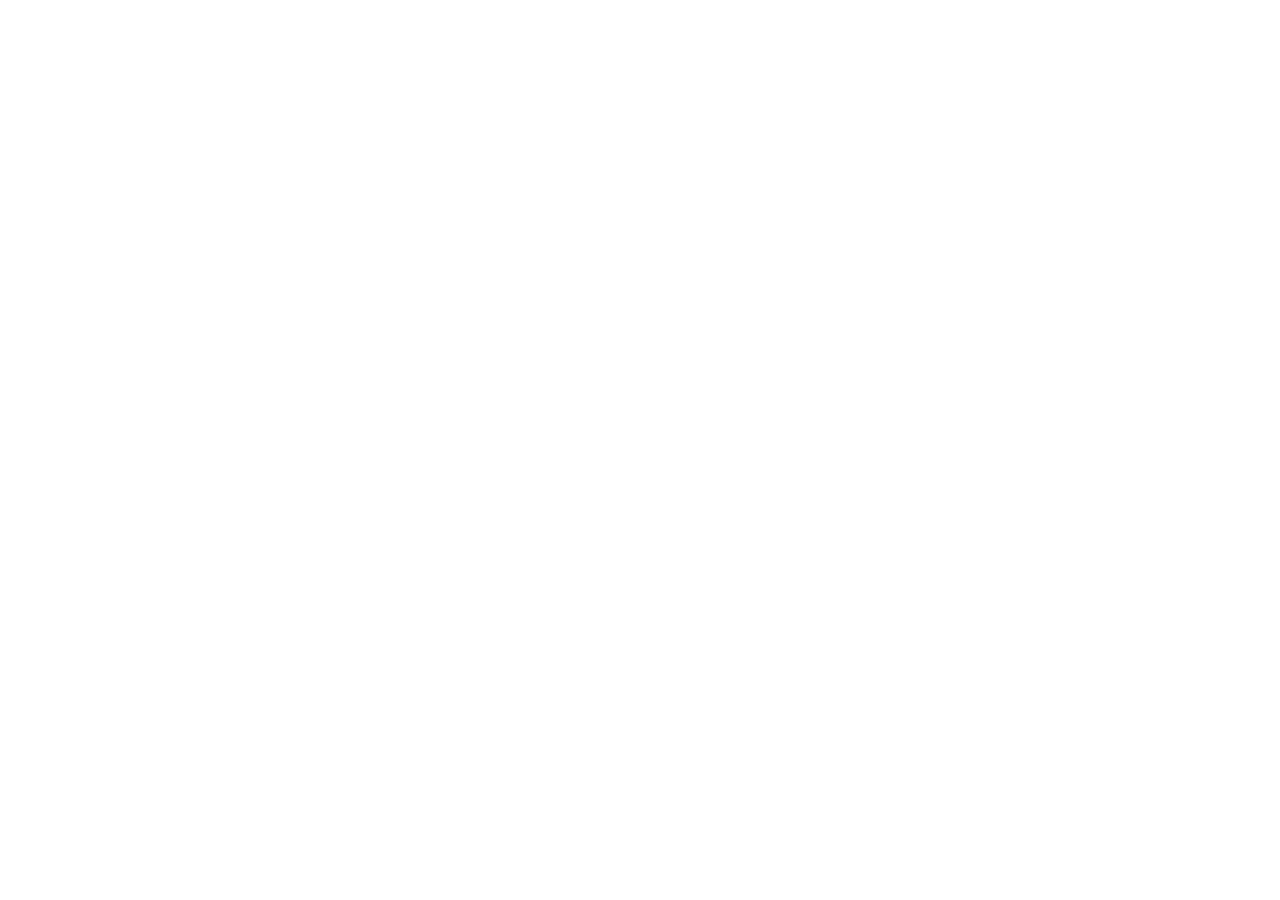
==== T15 Bootstrap/index.html @ bba995d1 "Avance y tarea nueva" ====
<!DOCTYPE html>
<html lang="en">
<head>
    <meta charset="UTF-8">
    <meta name="viewport" content="width=device-width, initial-scale=1.0">
    <title>Document</title>
    <link rel="stylesheet" href="style.css">
</head>
<body>
    
</body>
</html>
---- T15 Bootstrap/style.css ----
*{
    margin: 0;
    padding: 0;
}
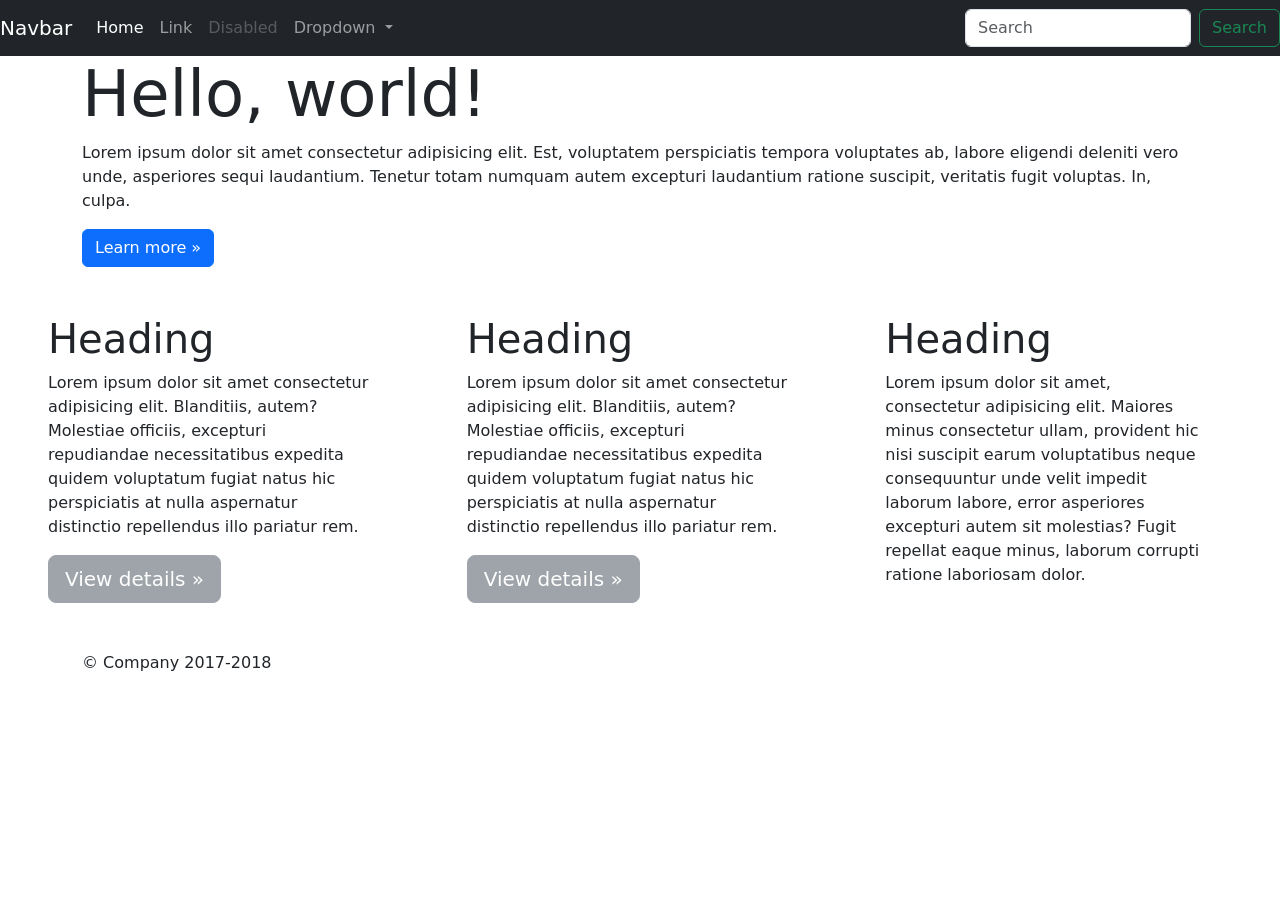
==== commit 00cf22eb: "odio bootstrap" ====
--- a/T15 Bootstrap/index.html
+++ b/T15 Bootstrap/index.html
@@ -1,12 +1,92 @@
-<!DOCTYPE html>
+<!doctype html>
 <html lang="en">
+
 <head>
-    <meta charset="UTF-8">
-    <meta name="viewport" content="width=device-width, initial-scale=1.0">
-    <title>Document</title>
-    <link rel="stylesheet" href="style.css">
+  <meta charset="utf-8">
+  <meta name="viewport" content="width=device-width, initial-scale=1">
+  <title>Bootstrap demo</title>
+  <link href="https://cdn.jsdelivr.net/npm/bootstrap@5.3.0/dist/css/bootstrap.min.css" rel="stylesheet"
+    integrity="sha384-9ndCyUaIbzAi2FUVXJi0CjmCapSmO7SnpJef0486qhLnuZ2cdeRhO02iuK6FUUVM" crossorigin="anonymous">
 </head>
+
 <body>
-    
+  <nav class="navbar navbar-expand-lg navbar-dark bg-dark">
+    <a class="navbar-brand" href="#">Navbar</a>
+    <button class="navbar-toggler" type="button" data-bs-toggle="collapse" data-bs-target="#navbarSupportedContent"
+      aria-controls="navbarSupportedContent" aria-expanded="false" aria-label="Toggle navigation">
+      <span class="navbar-toggler-icon"></span>
+    </button>
+    <div class="collapse navbar-collapse" id="navbarSupportedContent">
+      <ul class="navbar-nav me-auto mb-2 mb-lg-0">
+        <li class="nav-item">
+          <a class="nav-link active" aria-current="page" href="#">Home</a>
+        </li>
+        <li class="nav-item">
+          <a class="nav-link" href="#">Link</a>
+        </li>
+        <li class="nav-item">
+          <a class="nav-link disabled">Disabled</a>
+        </li>
+        <li class="nav-item dropdown">
+          <a class="nav-link dropdown-toggle" href="#" role="button" data-bs-toggle="dropdown" aria-expanded="false">
+            Dropdown
+          </a>
+          <ul class="dropdown-menu">
+            <li><a class="dropdown-item" href="#">Action</a></li>
+            <li><a class="dropdown-item" href="#">Another action</a></li>
+            <li>
+              <hr class="dropdown-divider">
+            </li>
+            <li><a class="dropdown-item" href="#">Something else here</a></li>
+          </ul>
+        </li>
+      </ul>
+      <form class="d-flex" role="search">
+        <input class="form-control me-2" type="search" placeholder="Search" aria-label="Search">
+        <button class="btn btn-outline-success" type="submit">Search</button>
+      </form>
+    </div>
+  </nav>
+  <main role="main">
+    <div class="jumbotron">
+      <div class="container">
+        <h1 class="display-3">Hello, world!</h1>
+        <p>Lorem ipsum dolor sit amet consectetur adipisicing elit. Est, voluptatem perspiciatis tempora voluptates ab,
+          labore eligendi deleniti vero unde, asperiores sequi laudantium. Tenetur totam numquam autem excepturi
+          laudantium
+          ratione suscipit, veritatis fugit voluptas. In, culpa.</p>
+        <a class="btn btn-primary" href="#" role="button">Learn more »</a>
+      </div>
+    </div>
+  </main>
+  <div class="container-fluid row ">
+    <div class="container-fluid col p-5">
+      <h1>Heading</h1>
+      <p>Lorem ipsum dolor sit amet consectetur adipisicing elit. Blanditiis, autem? Molestiae officiis, excepturi
+        repudiandae necessitatibus expedita quidem voluptatum fugiat natus hic perspiciatis at nulla aspernatur
+        distinctio repellendus illo pariatur rem.</p>
+      <button type="button" class="btn btn-secondary btn-lg" disabled>View details »</button>
+    </div>
+    <div class="container-fluid col p-5">
+      <h1>Heading</h1>
+      <p>Lorem ipsum dolor sit amet consectetur adipisicing elit. Blanditiis, autem? Molestiae officiis, excepturi
+        repudiandae necessitatibus expedita quidem voluptatum fugiat natus hic perspiciatis at nulla aspernatur
+        distinctio repellendus illo pariatur rem.</p>
+      <button type="button" class="btn btn-secondary btn-lg" disabled>View details »</button>
+    </div>
+    <div class="container-fluid col p-5">
+      <h1>Heading</h1>
+      <p>Lorem ipsum dolor sit amet, consectetur adipisicing elit. Maiores minus consectetur ullam, provident hic nisi
+        suscipit earum voluptatibus neque consequuntur unde velit impedit laborum labore, error asperiores excepturi
+        autem sit molestias? Fugit repellat eaque minus, laborum corrupti ratione laboriosam dolor.</p>
+    </div>
+  </div>
+  <footer class="container">
+    <p>&copy; Company 2017-2018</p>
+  </footer>
+  <script src="https://cdn.jsdelivr.net/npm/bootstrap@5.3.0/dist/js/bootstrap.bundle.min.js"
+    integrity="sha384-geWF76RCwLtnZ8qwWowPQNguL3RmwHVBC9FhGdlKrxdiJJigb/j/68SIy3Te4Bkz"
+    crossorigin="anonymous"></script>
 </body>
+
 </html>
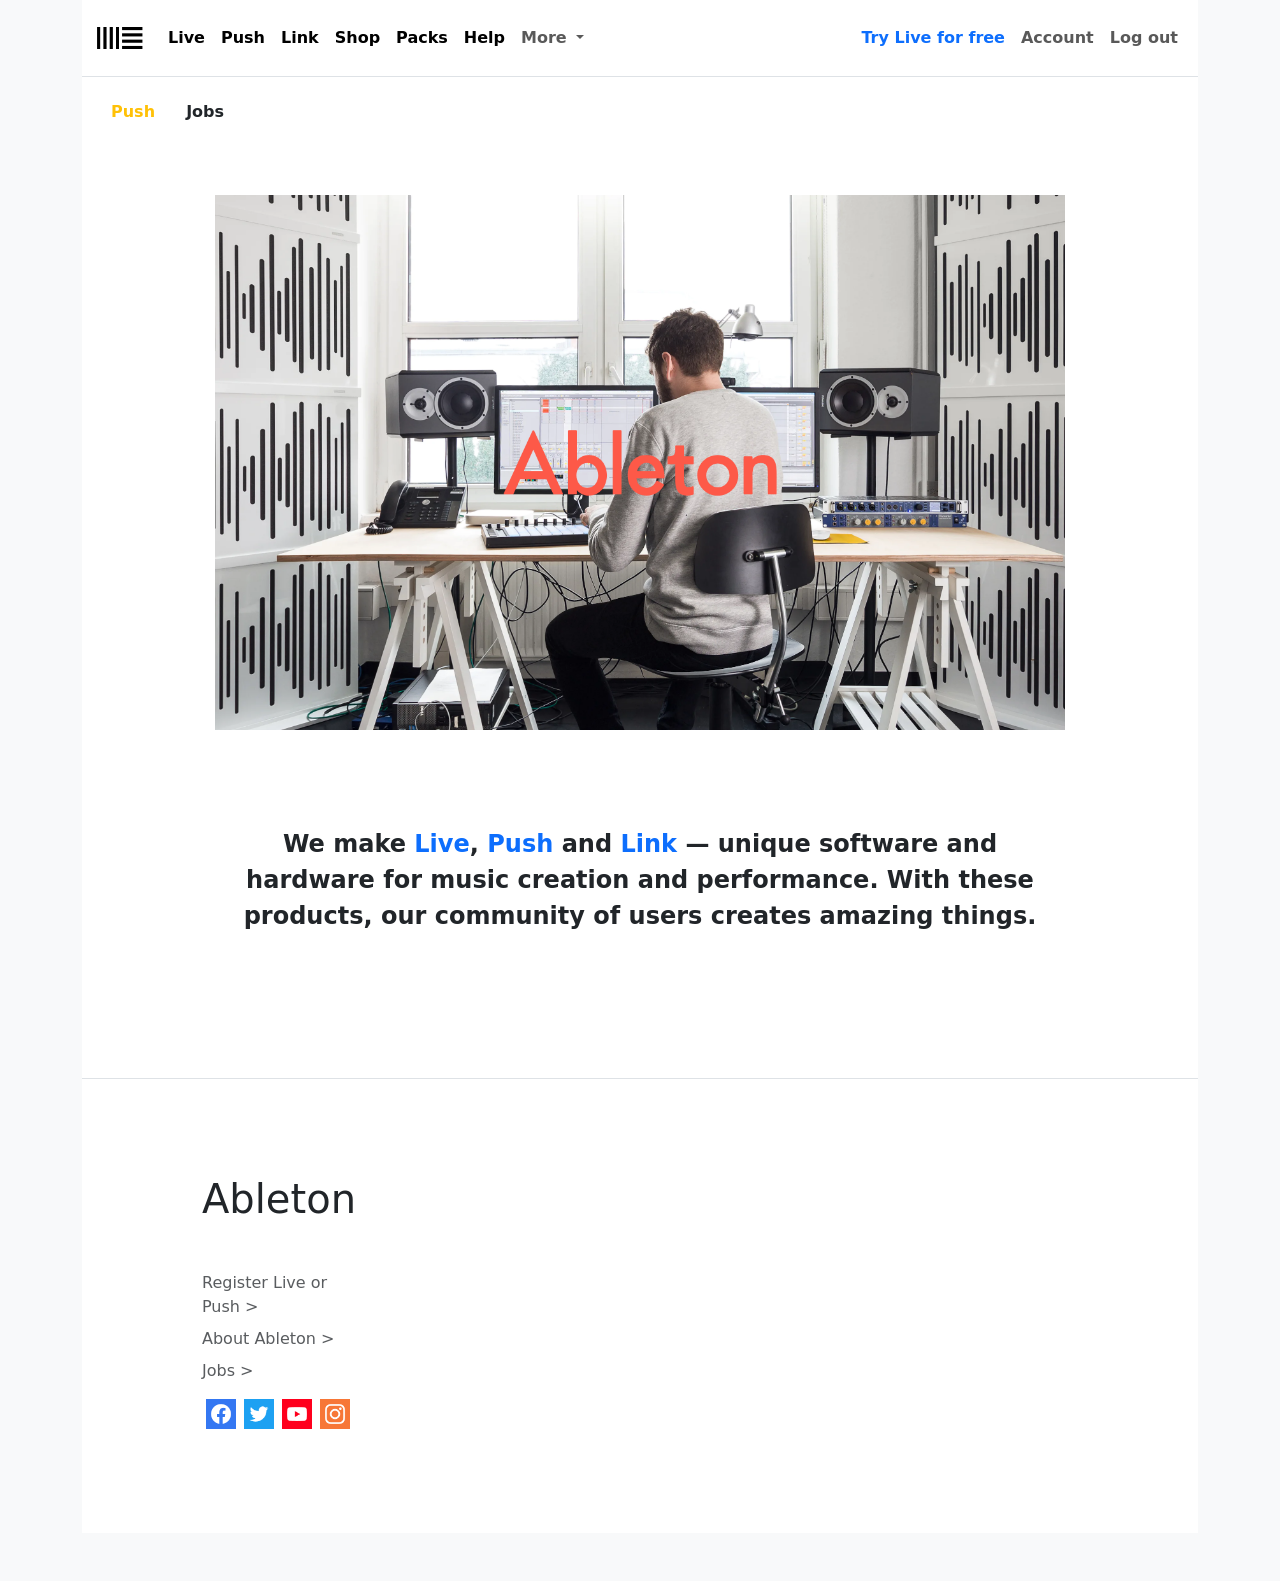
==== commit 6b60e11d: "Ableton w/ Bootstrap" ====
--- a/T15 Bootstrap/index.html
+++ b/T15 Bootstrap/index.html
@@ -1,91 +1,122 @@
-<!doctype html>
+<!DOCTYPE html>
 <html lang="en">
 
 <head>
-  <meta charset="utf-8">
-  <meta name="viewport" content="width=device-width, initial-scale=1">
-  <title>Bootstrap demo</title>
-  <link href="https://cdn.jsdelivr.net/npm/bootstrap@5.3.0/dist/css/bootstrap.min.css" rel="stylesheet"
-    integrity="sha384-9ndCyUaIbzAi2FUVXJi0CjmCapSmO7SnpJef0486qhLnuZ2cdeRhO02iuK6FUUVM" crossorigin="anonymous">
+  <meta charset="UTF-8">
+  <meta name="viewport" content="width=device-width, initial-scale=1.0">
+  <link rel="stylesheet" href="style.css">
+  <link href="https://cdn.jsdelivr.net/npm/bootstrap@5.1.3/dist/css/bootstrap.min.css" rel="stylesheet"
+    integrity="sha384-1BmE4kWBq78iYhFldvKuhfTAU6auU8tT94WrHftjDbrCEXSU1oBoqyl2QvZ6jIW3" crossorigin="anonymous">
+  <title>Prueba Bootstrap 2.0</title>
 </head>
 
-<body>
-  <nav class="navbar navbar-expand-lg navbar-dark bg-dark">
-    <a class="navbar-brand" href="#">Navbar</a>
-    <button class="navbar-toggler" type="button" data-bs-toggle="collapse" data-bs-target="#navbarSupportedContent"
-      aria-controls="navbarSupportedContent" aria-expanded="false" aria-label="Toggle navigation">
-      <span class="navbar-toggler-icon"></span>
-    </button>
-    <div class="collapse navbar-collapse" id="navbarSupportedContent">
-      <ul class="navbar-nav me-auto mb-2 mb-lg-0">
-        <li class="nav-item">
-          <a class="nav-link active" aria-current="page" href="#">Home</a>
-        </li>
-        <li class="nav-item">
-          <a class="nav-link" href="#">Link</a>
-        </li>
-        <li class="nav-item">
-          <a class="nav-link disabled">Disabled</a>
-        </li>
-        <li class="nav-item dropdown">
-          <a class="nav-link dropdown-toggle" href="#" role="button" data-bs-toggle="dropdown" aria-expanded="false">
-            Dropdown
-          </a>
-          <ul class="dropdown-menu">
-            <li><a class="dropdown-item" href="#">Action</a></li>
-            <li><a class="dropdown-item" href="#">Another action</a></li>
-            <li>
-              <hr class="dropdown-divider">
+<body class="bg-light">
+  <div class="container">
+    <nav class="navbar navbar-expand-lg navbar navbar-light  border-bottom" style="background-color: #ffffff;">
+      <div class="container-fluid">
+        <a class="navbar-brand" href="#">
+          <img src="./img/R.png" alt="" width="50" height="50">
+        </a>
+        <button class="navbar-toggler" type="button" data-bs-toggle="collapse" data-bs-target="#navbarSupportedContent"
+          aria-controls="navbarSupportedContent" aria-expanded="false" aria-label="Toggle navigation">
+          <span class="navbar-toggler-icon"></span>
+        </button>
+        <div class="collapse navbar-collapse" id="navbarSupportedContent">
+          <ul class="navbar-nav me-auto mb-2 mb-lg-0 fw-bolder">
+            <li class="nav-item">
+              <a class="nav-link active" aria-current="page" href="#">Live</a>
             </li>
-            <li><a class="dropdown-item" href="#">Something else here</a></li>
+            <li class="nav-item">
+              <a class="nav-link active" href="#">Push</a>
+            </li>
+            <li class="nav-item">
+              <a class="nav-link active" href="#">Link</a>
+            </li>
+            <li class="nav-item">
+              <a class="nav-link active" href="#">Shop</a>
+            </li>
+            <li class="nav-item">
+              <a class="nav-link active" href="#">Packs</a>
+            </li>
+            <li class="nav-item">
+              <a class="nav-link active" href="#">Help</a>
+            </li>
+            <li class="nav-item dropdown">
+              <a class="nav-link dropdown-toggle" href="#" id="navbarDropdown" role="button" data-bs-toggle="dropdown"
+                aria-expanded="false">
+                More
+              </a>
+              <ul class="dropdown-menu" aria-labelledby="navbarDropdown">
+                <li><a class="dropdown-item" href="#">Acción</a></li>
+                <li><a class="dropdown-item" href="#">Otra acción</a></li>
+                <li>
+                  <hr class="dropdown-divider">
+                </li>
+                <li><a class="dropdown-item" href="#">Algo más aquí</a></li>
+              </ul>
+            </li>
           </ul>
-        </li>
-      </ul>
-      <form class="d-flex" role="search">
-        <input class="form-control me-2" type="search" placeholder="Search" aria-label="Search">
-        <button class="btn btn-outline-success" type="submit">Search</button>
-      </form>
+          <ul class="navbar-nav fw-bolder">
+            <li class="nav-item">
+              <a class="nav-link text-primary" href="#">Try Live for free</a>
+            </li>
+            <li class="nav-item">
+              <a class="nav-link">Account</a>
+            </li>
+            <li class="nav-item">
+              <a class="nav-link">Log out</a>
+            </li>
+          </ul>
+        </div>
+      </div>
+    </nav>
+  </div>
+  <main class="container">
+    <div class="bg-body p-3">
+      <a class="btn fw-bolder text-warning" href="#">Push</a>
+      <a class="btn fw-bolder" href="#">Jobs</a>
     </div>
-  </nav>
-  <main role="main">
-    <div class="jumbotron">
-      <div class="container">
-        <h1 class="display-3">Hello, world!</h1>
-        <p>Lorem ipsum dolor sit amet consectetur adipisicing elit. Est, voluptatem perspiciatis tempora voluptates ab,
-          labore eligendi deleniti vero unde, asperiores sequi laudantium. Tenetur totam numquam autem excepturi
-          laudantium
-          ratione suscipit, veritatis fugit voluptas. In, culpa.</p>
-        <a class="btn btn-primary" href="#" role="button">Learn more »</a>
+    <div class="bg-body p-5">
+      <div class="d-flex justify-content-center">
+        <img src="./img/main.png" class="img-fluid col-10" alt="...">
+      </div>
+      <p class="fs-4 fw-bold text-center m-5 p-5">
+        We make <span class="text-primary">Live</span>, <span class="text-primary">Push</span> and <span
+          class="text-primary">Link</span> — unique software and hardware for music creation and performance. With these
+        products, our community of users creates amazing things.
+      </p>
+    </div>
+  </main>
+  <div class="container">
+    <div class="bg-body border-top container">
+      <div class="row row-cols-1 row-cols-sm-2 row-cols-md-5 p-5 m-5">
+        <div class="col mb-3">
+          <h1 class="mb-5">Ableton</h1>
+          <ul class="nav flex-column">
+            <li class="nav-item mb-2"><a href="#" class="nav-link p-0 text-muted ">Register Live or Push ></a></li>
+            <li class="nav-item mb-2"><a href="#" class="nav-link p-0 text-muted">About Ableton ></a></li>
+            <li class="nav-item mb-2"><a href="#" class="nav-link p-0 text-muted">Jobs ></a></li>
+            <ul class="nav  pb-3 mb-3">
+              <li class="nav-item"><a href="#" class="nav-link px-1 text-muted"><img src="./img/fb.png" alt=""
+                    width="30px" class="img-fluid"></a></li>
+              <li class="nav-item"><a href="#" class="nav-link px-1 text-muted"><img src="./img/twitter.png" alt=""
+                    width="30px" class="img-fluid"></a></li>
+              <li class="nav-item"><a href="#" class="nav-link px-1 text-muted"><img src="./img/yt.png" alt=""
+                    width="30px" class="img-fluid"></a></li>
+              <li class="nav-item"><a href="#" class="nav-link px-1 text-muted"><img src="./img/ig.png" alt=""
+                    width="30px" class="img-fluid"></a></li>
+            </ul>
+          </ul>
+        </div>
+        <div class="col mb-3 "></div>
+        <div class="col mb-3"></div>
       </div>
     </div>
-  </main>
-  <div class="container-fluid row ">
-    <div class="container-fluid col p-5">
-      <h1>Heading</h1>
-      <p>Lorem ipsum dolor sit amet consectetur adipisicing elit. Blanditiis, autem? Molestiae officiis, excepturi
-        repudiandae necessitatibus expedita quidem voluptatum fugiat natus hic perspiciatis at nulla aspernatur
-        distinctio repellendus illo pariatur rem.</p>
-      <button type="button" class="btn btn-secondary btn-lg" disabled>View details »</button>
-    </div>
-    <div class="container-fluid col p-5">
-      <h1>Heading</h1>
-      <p>Lorem ipsum dolor sit amet consectetur adipisicing elit. Blanditiis, autem? Molestiae officiis, excepturi
-        repudiandae necessitatibus expedita quidem voluptatum fugiat natus hic perspiciatis at nulla aspernatur
-        distinctio repellendus illo pariatur rem.</p>
-      <button type="button" class="btn btn-secondary btn-lg" disabled>View details »</button>
-    </div>
-    <div class="container-fluid col p-5">
-      <h1>Heading</h1>
-      <p>Lorem ipsum dolor sit amet, consectetur adipisicing elit. Maiores minus consectetur ullam, provident hic nisi
-        suscipit earum voluptatibus neque consequuntur unde velit impedit laborum labore, error asperiores excepturi
-        autem sit molestias? Fugit repellat eaque minus, laborum corrupti ratione laboriosam dolor.</p>
-    </div>
+
   </div>
-  <footer class="container">
-    <p>&copy; Company 2017-2018</p>
-  </footer>
-  <script src="https://cdn.jsdelivr.net/npm/bootstrap@5.3.0/dist/js/bootstrap.bundle.min.js"
-    integrity="sha384-geWF76RCwLtnZ8qwWowPQNguL3RmwHVBC9FhGdlKrxdiJJigb/j/68SIy3Te4Bkz"
+
+  <script src="https://cdn.jsdelivr.net/npm/bootstrap@5.1.3/dist/js/bootstrap.bundle.min.js"
+    integrity="sha384-ka7Sk0Gln4gmtz2MlQnikT1wXgYsOg+OMhuP+IlRH9sENBO0LRn5q+8nbTov4+1p"
     crossorigin="anonymous"></script>
 </body>
 
--- a/T15 Bootstrap/style.css
+++ b/T15 Bootstrap/style.css
@@ -0,0 +1 @@
+@media only screen 
